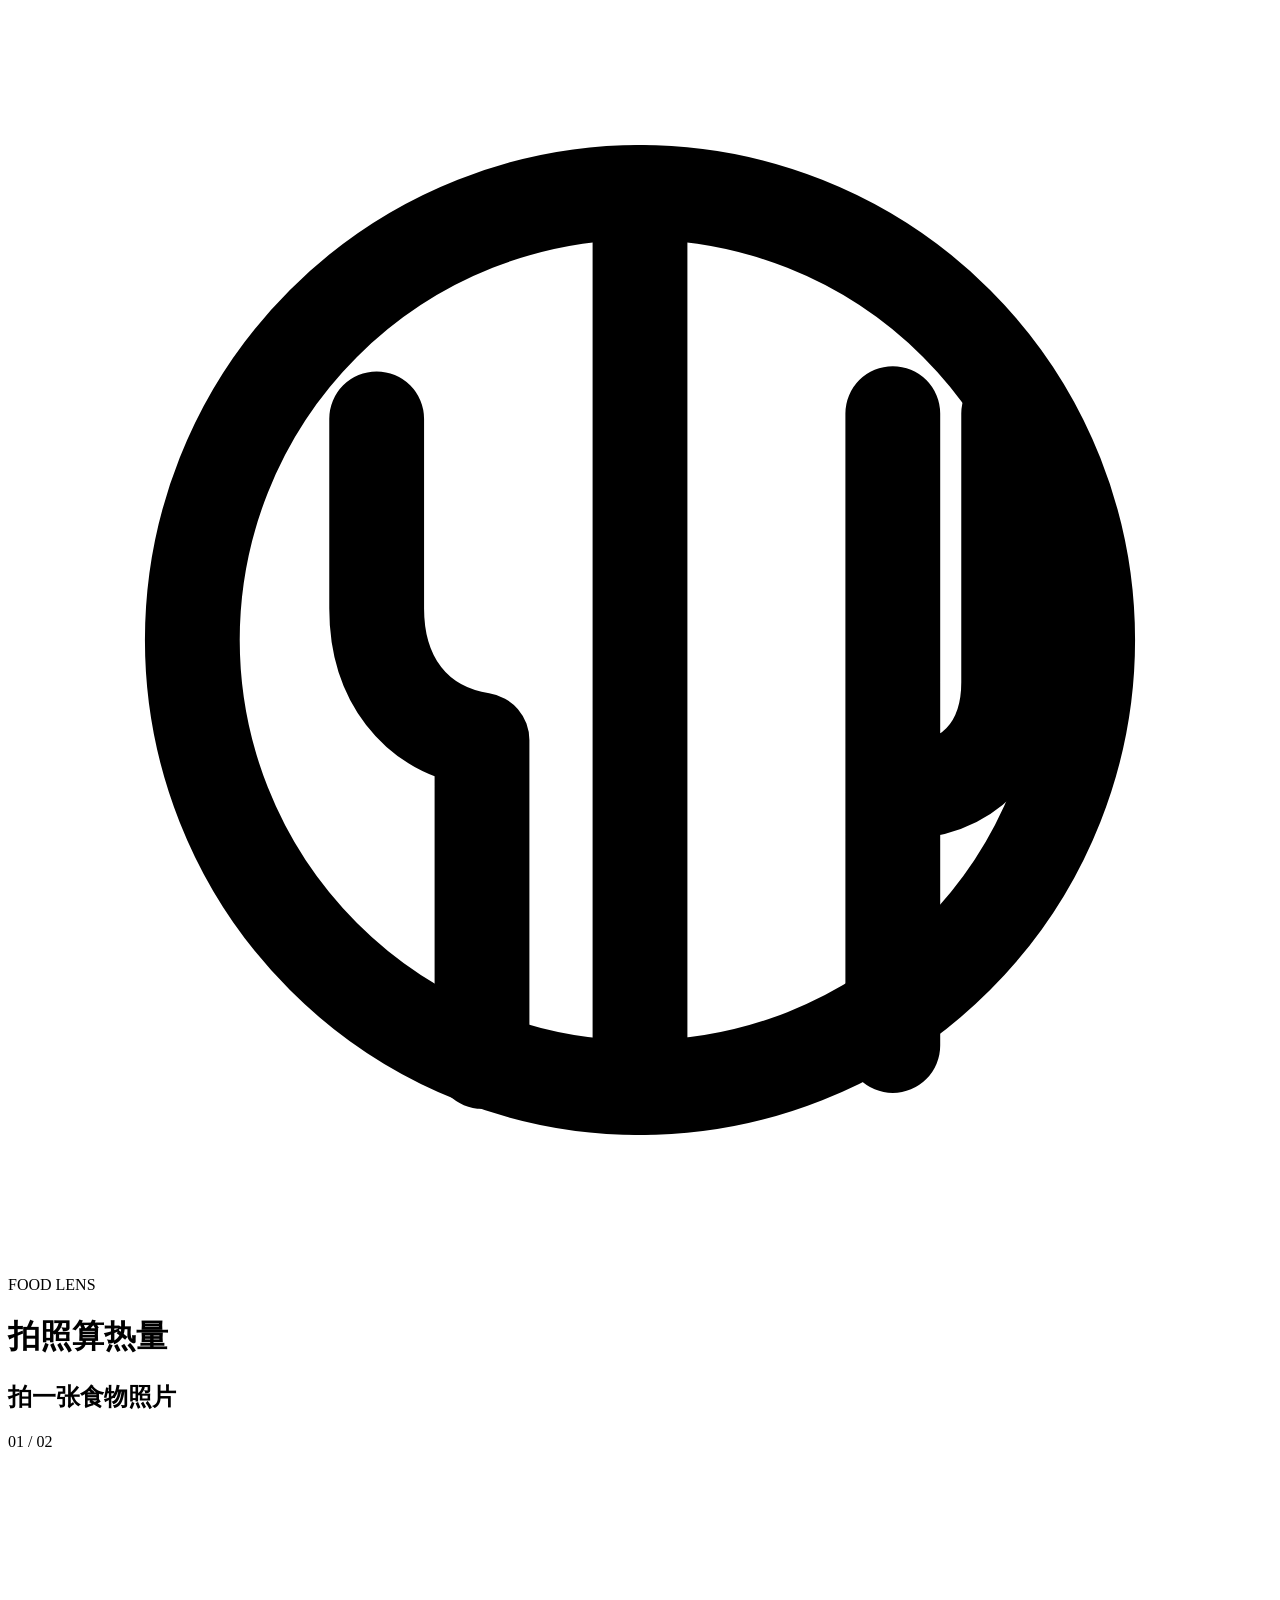
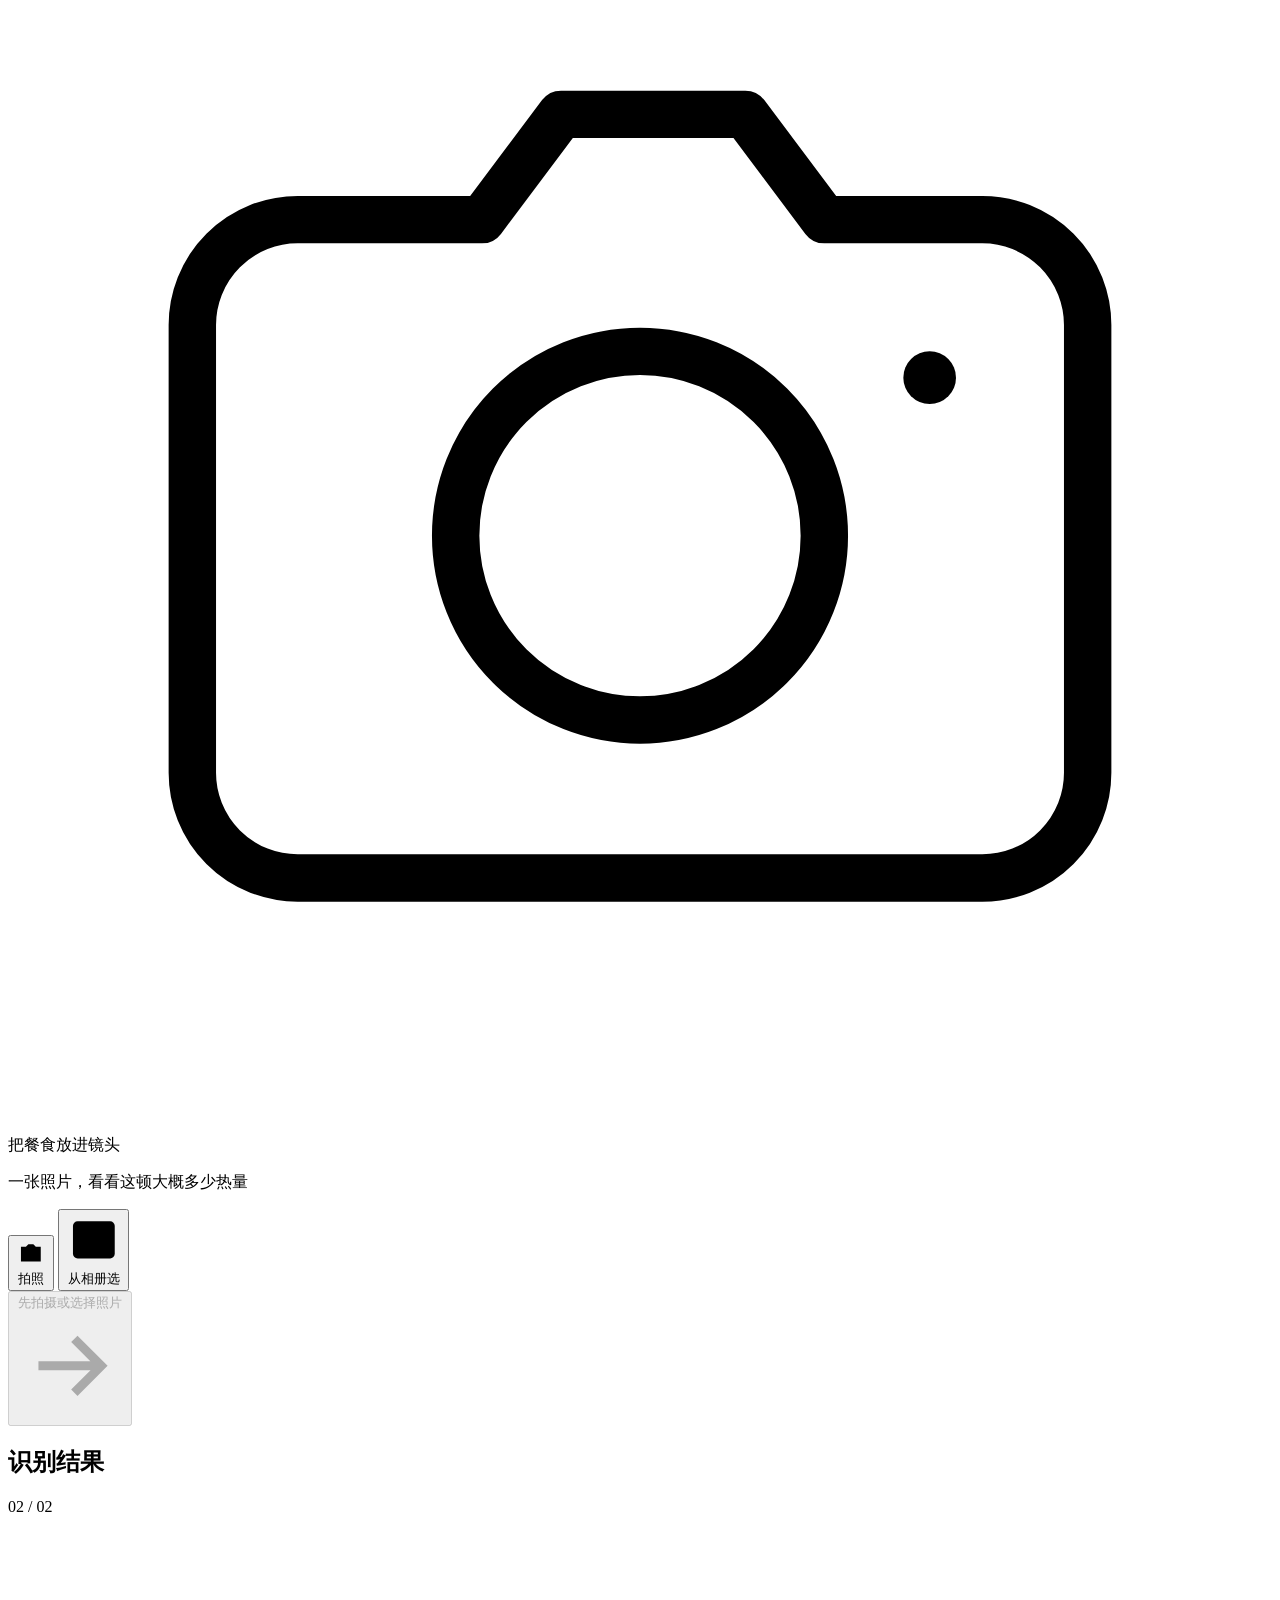
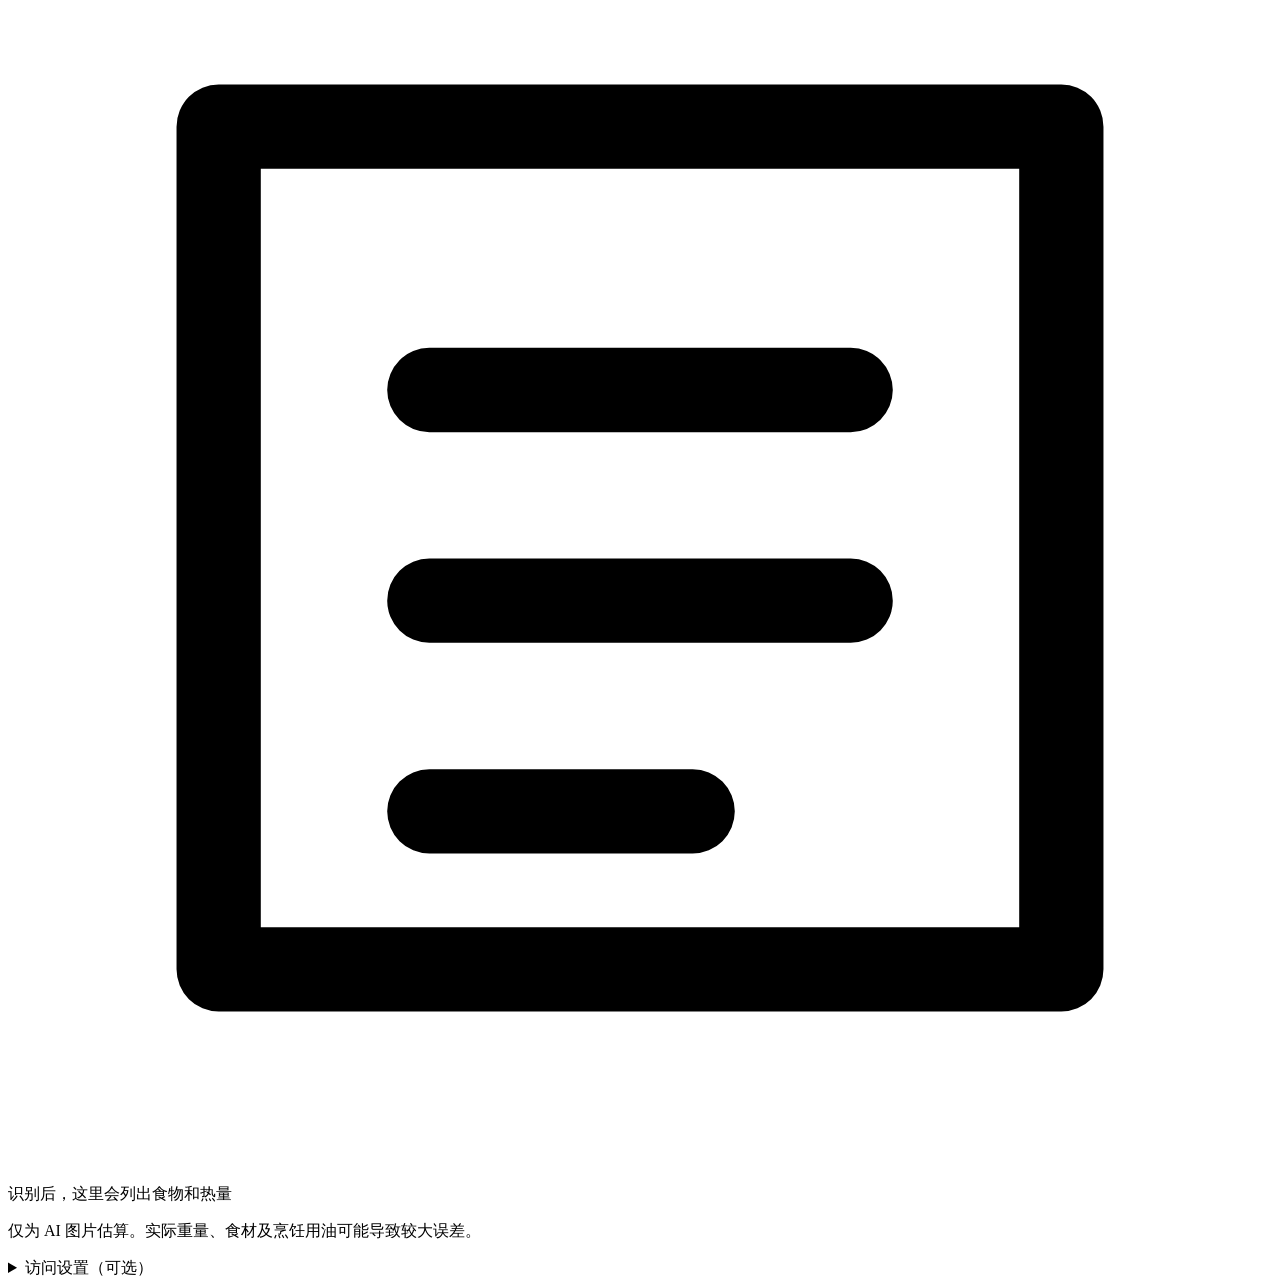
==== public/index.html @ 990d8a3d "food-calorie" ====
<!doctype html>
<html lang="zh-CN">
<head>
  <meta charset="utf-8" />
  <meta name="viewport" content="width=device-width, initial-scale=1, viewport-fit=cover" />
  <meta name="theme-color" content="#f7f9f5" />
  <meta name="description" content="拍张照片，快速估算餐食热量。" />
  <title>拍照算热量</title>
  <link rel="stylesheet" href="/style.css" />
  <script src="/app.js" defer></script>
</head>
<body>
  <main class="app">
    <header class="header">
      <div class="brand-icon" aria-hidden="true">
        <svg viewBox="0 0 24 24" fill="none" stroke="currentColor" stroke-width="1.8" stroke-linecap="round" stroke-linejoin="round"><circle cx="12" cy="12" r="8.5"/><path d="M12 3.5v17M7 7.8v3.6c0 1.3.7 2.3 2 2.5V20M16.8 7.7v12M19 7.7v5.1c0 1.2-.7 2.1-2.2 2.1"/></svg>
      </div>
      <div>
        <div class="overline">FOOD LENS</div>
        <h1>拍照算热量</h1>
      </div>
    </header>

    <section class="capture-section" aria-labelledby="photo-title">
      <div class="section-heading">
        <h2 id="photo-title">拍一张食物照片</h2>
        <span class="step">01 / 02</span>
      </div>
      <div class="photo-area" id="photoArea" aria-live="polite">
        <div class="empty-photo" id="emptyPhoto">
          <div class="camera-circle" aria-hidden="true">
            <svg viewBox="0 0 48 48" fill="none" stroke="currentColor" stroke-width="1.8" stroke-linecap="round" stroke-linejoin="round"><path d="M11 14h7l3-4h7l3 4h6a4 4 0 0 1 4 4v17a4 4 0 0 1-4 4H11a4 4 0 0 1-4-4V18a4 4 0 0 1 4-4Z"/><circle cx="24" cy="26" r="7"/><circle cx="35" cy="20" r="1" fill="currentColor" stroke="none"/></svg>
          </div>
          <p class="empty-title">把餐食放进镜头</p>
          <p class="empty-subtitle">一张照片，看看这顿大概多少热量</p>
        </div>
        <img id="preview" class="photo-preview" alt="待分析的餐食照片" hidden />
        <div class="photo-tag" id="photoTag" hidden><span class="tag-dot"></span> 已选择照片</div>
      </div>

      <div class="photo-actions">
        <button type="button" class="button button-outline" id="cameraButton">
          <svg viewBox="0 0 24 24" aria-hidden="true"><path d="M4 7h4l2-2h4l2 2h4v12H4V7Z"/><circle cx="12" cy="13" r="3"/></svg>
          拍照
        </button>
        <button type="button" class="button button-outline" id="galleryButton">
          <svg viewBox="0 0 24 24" aria-hidden="true"><rect x="3" y="4" width="18" height="16" rx="2"/><circle cx="9" cy="9" r="1.5"/><path d="m4 17 5-5 3 3 3-4 5 6"/></svg>
          从相册选
        </button>
      </div>
      <input type="file" id="cameraInput" accept="image/*" capture="environment" hidden />
      <input type="file" id="galleryInput" accept="image/*" hidden />
      <button type="button" class="button button-primary" id="analyzeButton" disabled>
        <span id="buttonText">先拍摄或选择照片</span>
        <svg id="buttonArrow" viewBox="0 0 24 24" fill="none" stroke="currentColor" stroke-width="2"><path d="m5 12 14 0m-6-6 6 6-6 6"/></svg>
      </button>
      <p class="status-message" id="statusMessage" role="status" aria-live="polite"></p>
    </section>

    <section class="results-section" aria-labelledby="results-title">
      <div class="section-heading">
        <h2 id="results-title">识别结果</h2>
        <span class="step">02 / 02</span>
      </div>
      <div class="result-card" id="resultCard">
        <div class="result-empty" id="resultEmpty">
          <svg viewBox="0 0 24 24" fill="none" stroke="currentColor" stroke-width="1.6" stroke-linecap="round" stroke-linejoin="round" aria-hidden="true"><path d="M4 4h16v16H4z"/><path d="M8 9h8M8 13h8M8 17h5"/></svg>
          <span>识别后，这里会列出食物和热量</span>
        </div>
        <div id="resultData" hidden>
          <div class="table-header"><span>食物 · 估算重量</span><span>估算热量</span></div>
          <div id="foodList"></div>
          <div class="total-row">
            <div><div class="total-label">合计热量</div><div class="total-desc" id="totalDesc">本次拍摄的餐食</div></div>
            <div class="total-number"><strong id="totalKcal">0</strong><span>kcal</span></div>
          </div>
        </div>
        <p class="non-food" id="nonFood" hidden>未识别到明确的食物，请重新拍摄。</p>
      </div>
      <p class="disclaimer">仅为 AI 图片估算。实际重量、食材及烹饪用油可能导致较大误差。</p>
    </section>
    <details class="settings">
      <summary>访问设置（可选）</summary>
      <label for="accessCode">访问码</label>
      <input id="accessCode" type="password" autocomplete="off" placeholder="若站长设置了访问码，在此输入" />
      <p>仅在站长为网站配置了 SITE_ACCESS_CODE 时需要填写。</p>
    </details>
  </main>
</body>
</html>
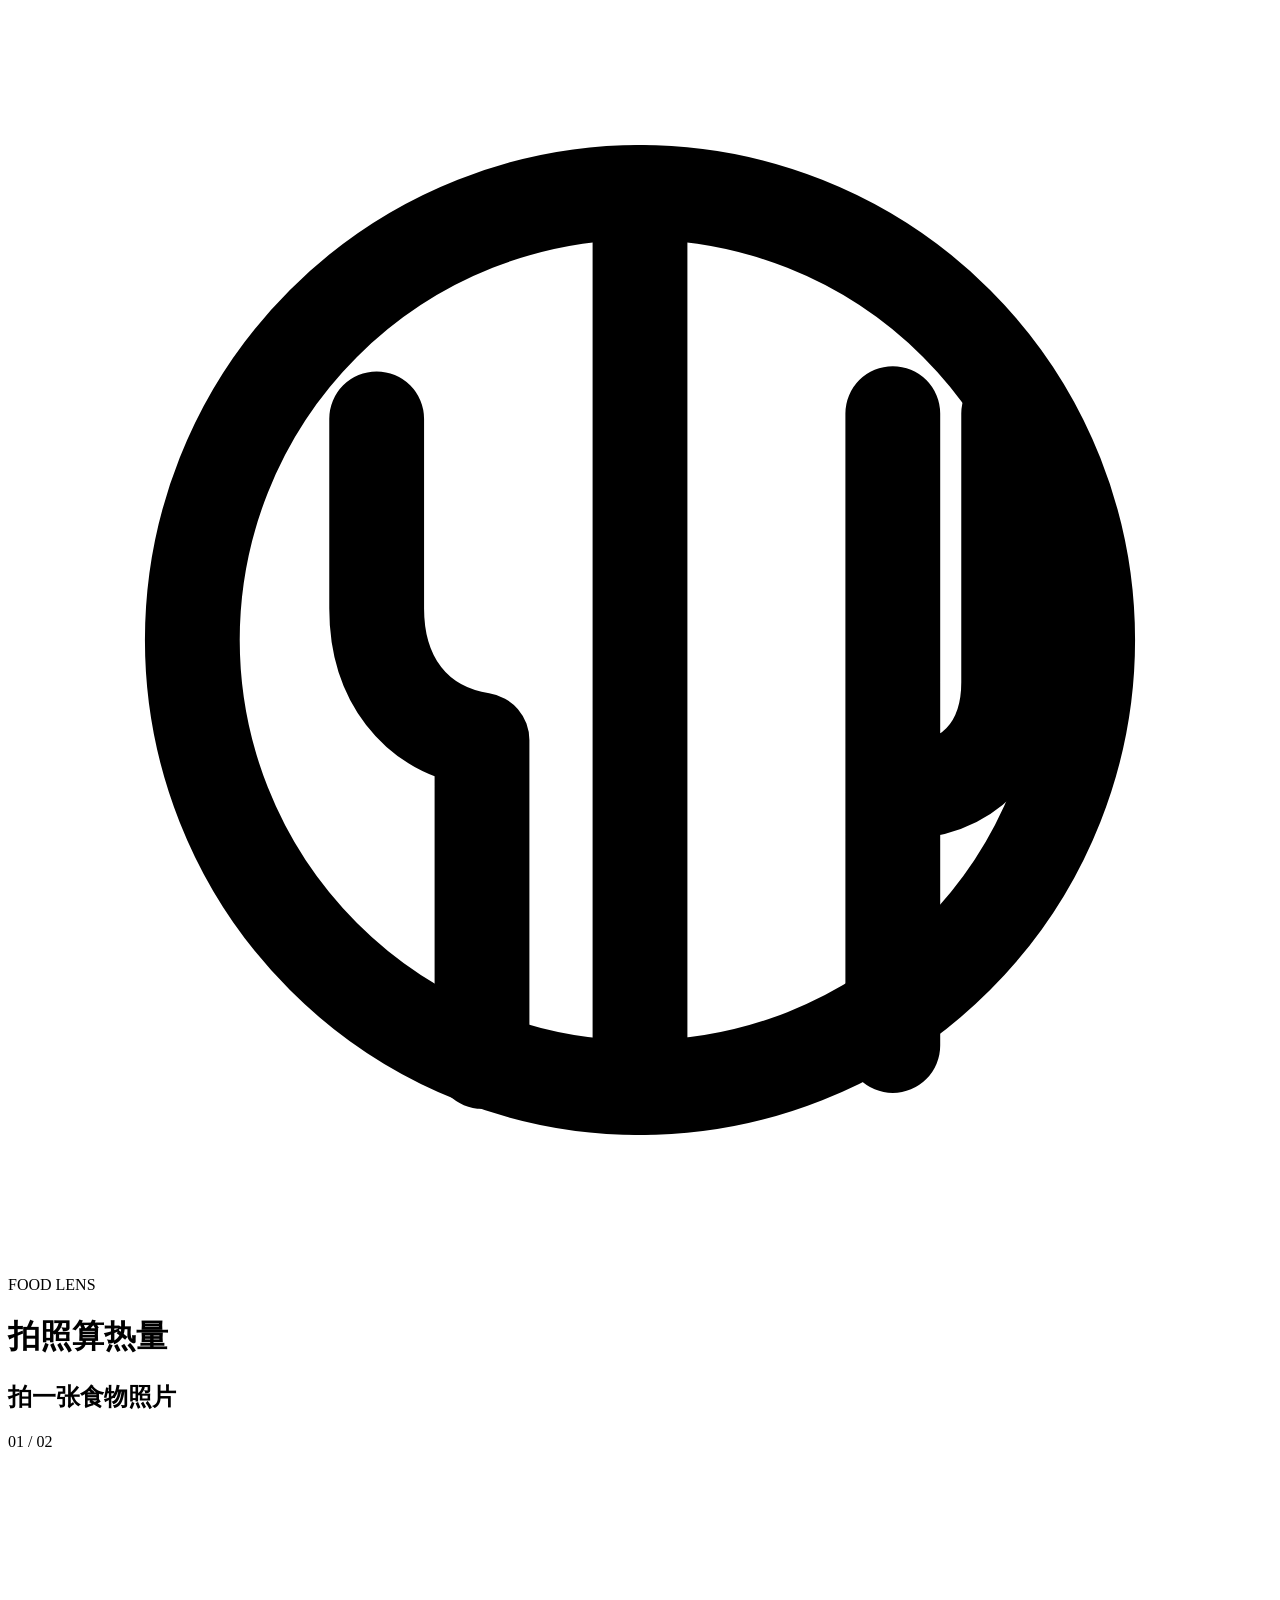
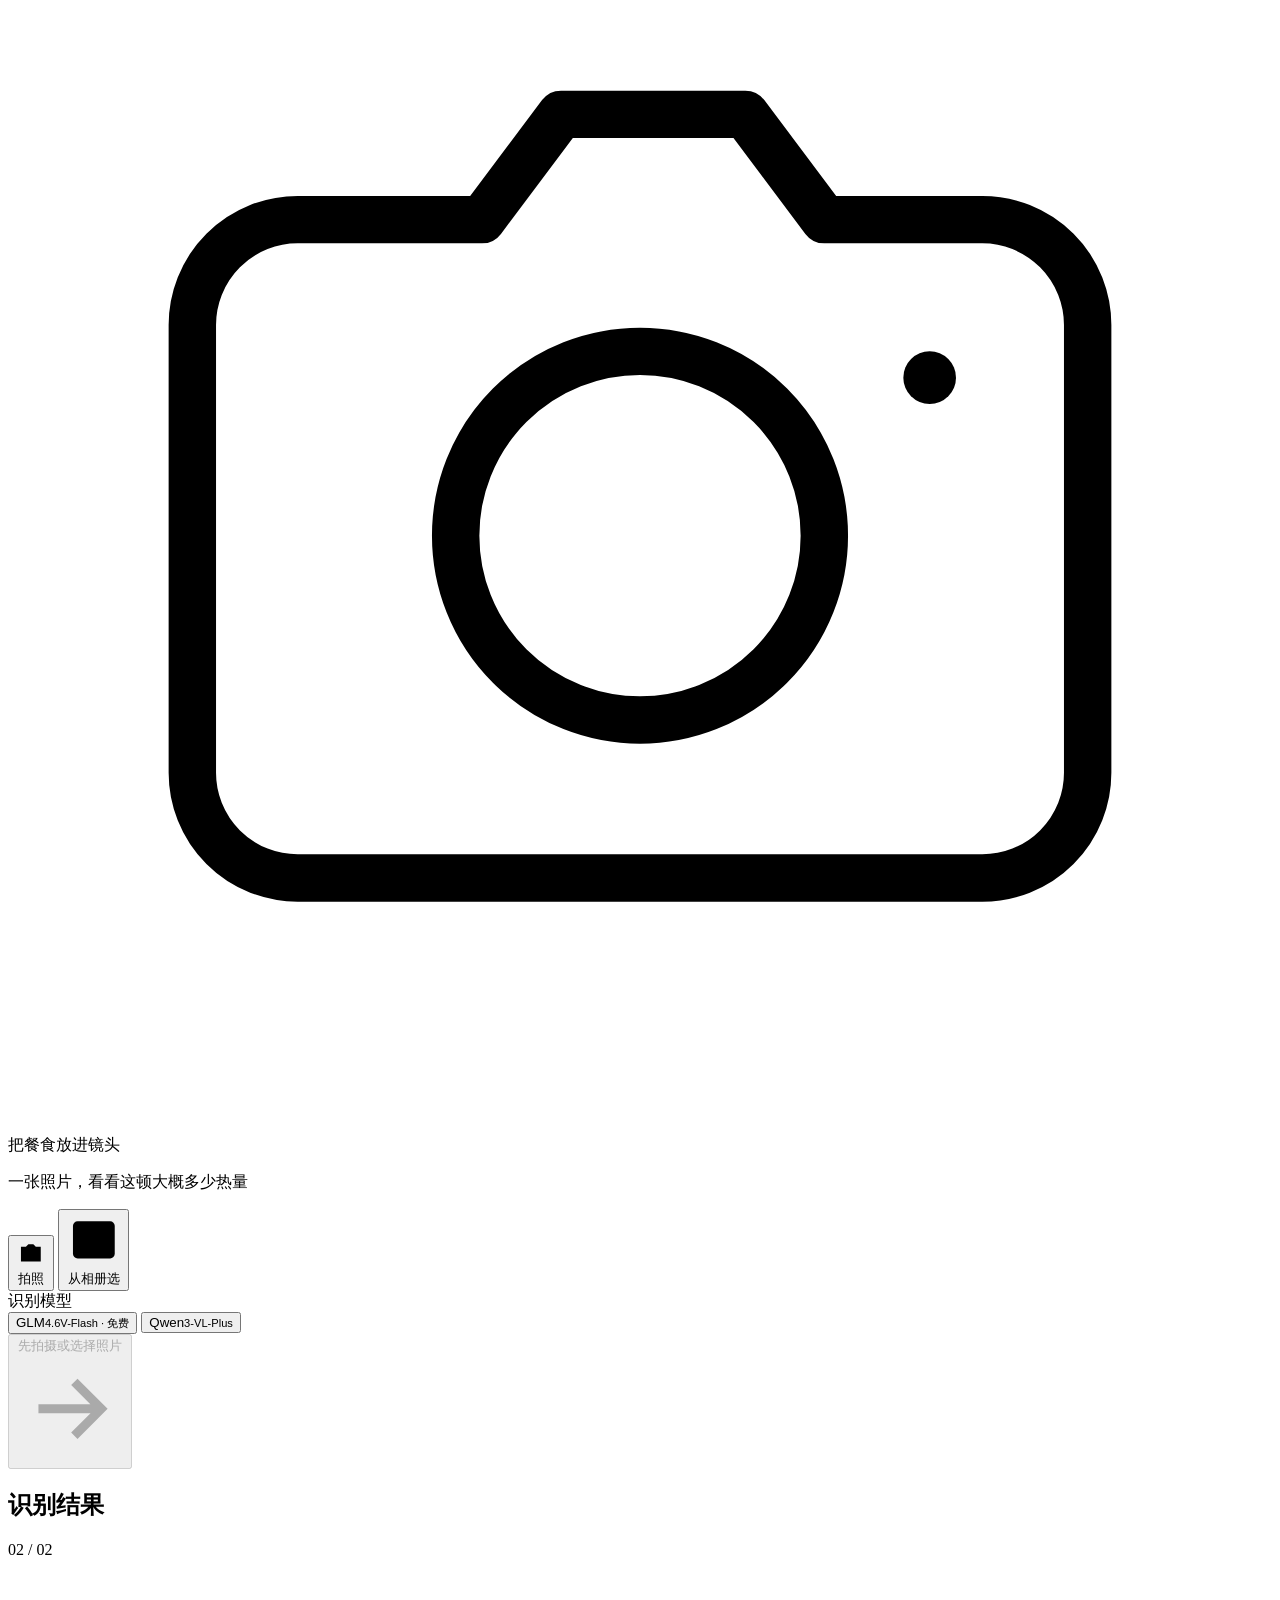
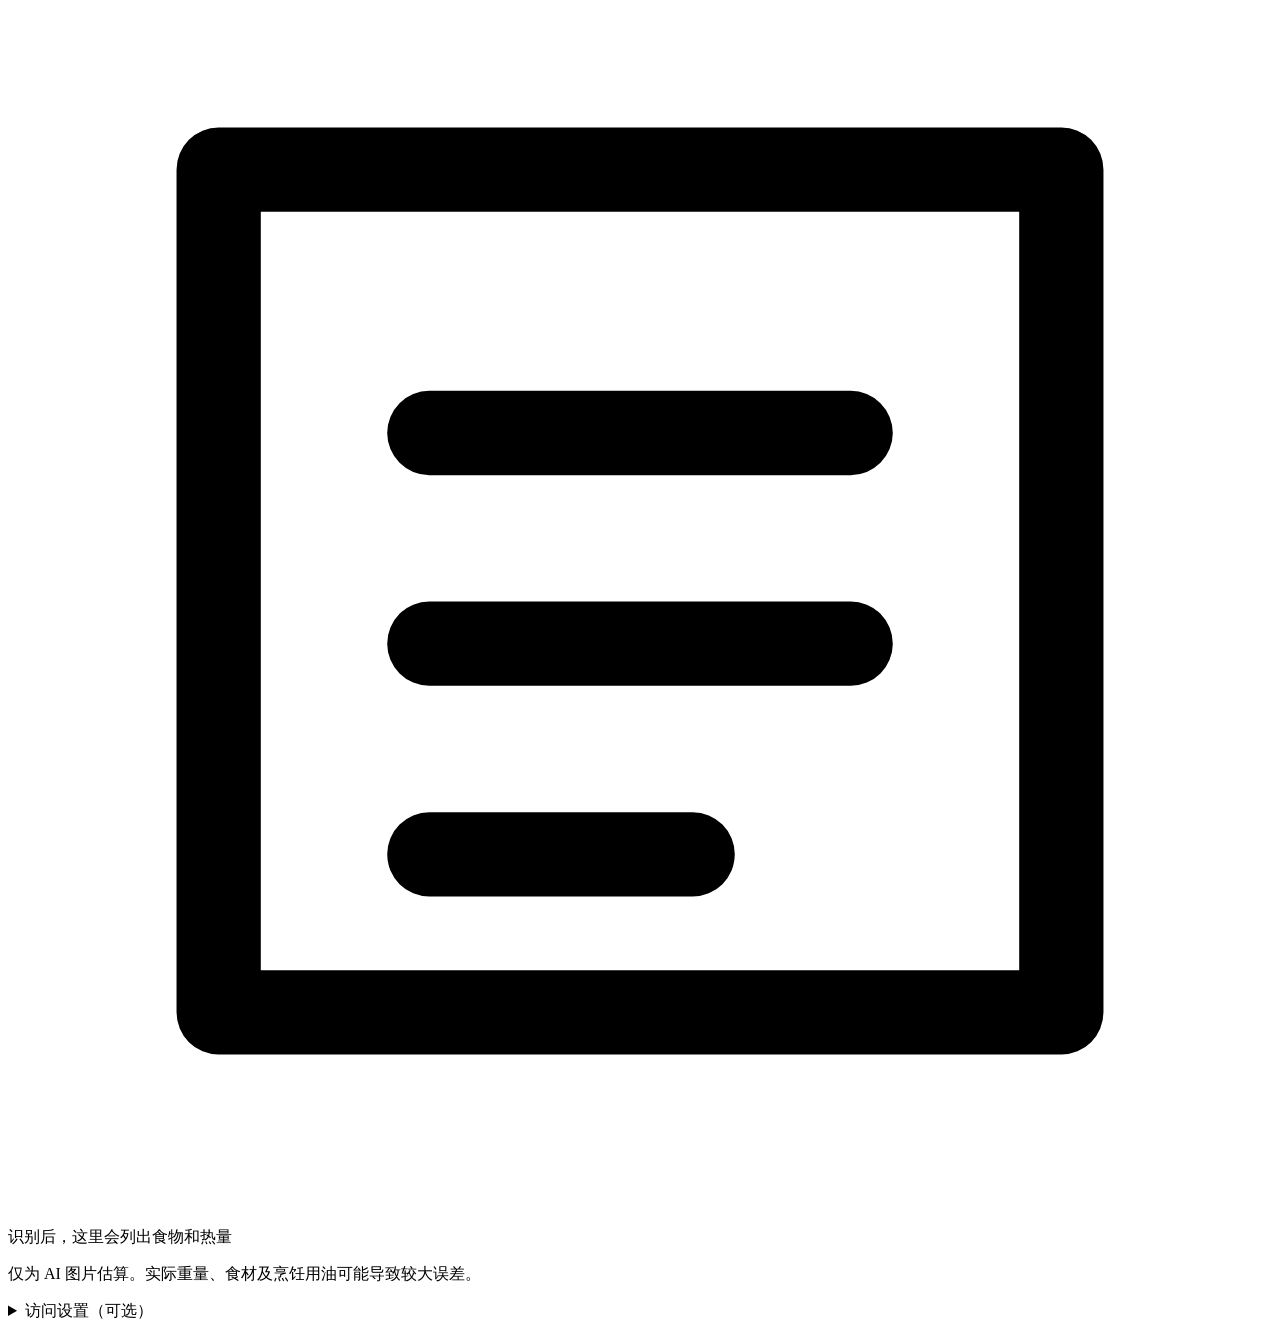
==== commit f5f213fc: "1" ====
--- a/public/index.html
+++ b/public/index.html
@@ -50,6 +50,13 @@
       </div>
       <input type="file" id="cameraInput" accept="image/*" capture="environment" hidden />
       <input type="file" id="galleryInput" accept="image/*" hidden />
+      <div class="model-select">
+        <span class="model-label">识别模型</span>
+        <div class="model-options" id="modelOptions" role="radiogroup" aria-label="识别模型">
+          <button type="button" class="model-option" data-model="glm" role="radio" aria-checked="false">GLM<small>4.6V-Flash · 免费</small></button>
+          <button type="button" class="model-option is-active" data-model="qwen" role="radio" aria-checked="true">Qwen<small>3-VL-Plus</small></button>
+        </div>
+      </div>
       <button type="button" class="button button-primary" id="analyzeButton" disabled>
         <span id="buttonText">先拍摄或选择照片</span>
         <svg id="buttonArrow" viewBox="0 0 24 24" fill="none" stroke="currentColor" stroke-width="2"><path d="m5 12 14 0m-6-6 6 6-6 6"/></svg>
